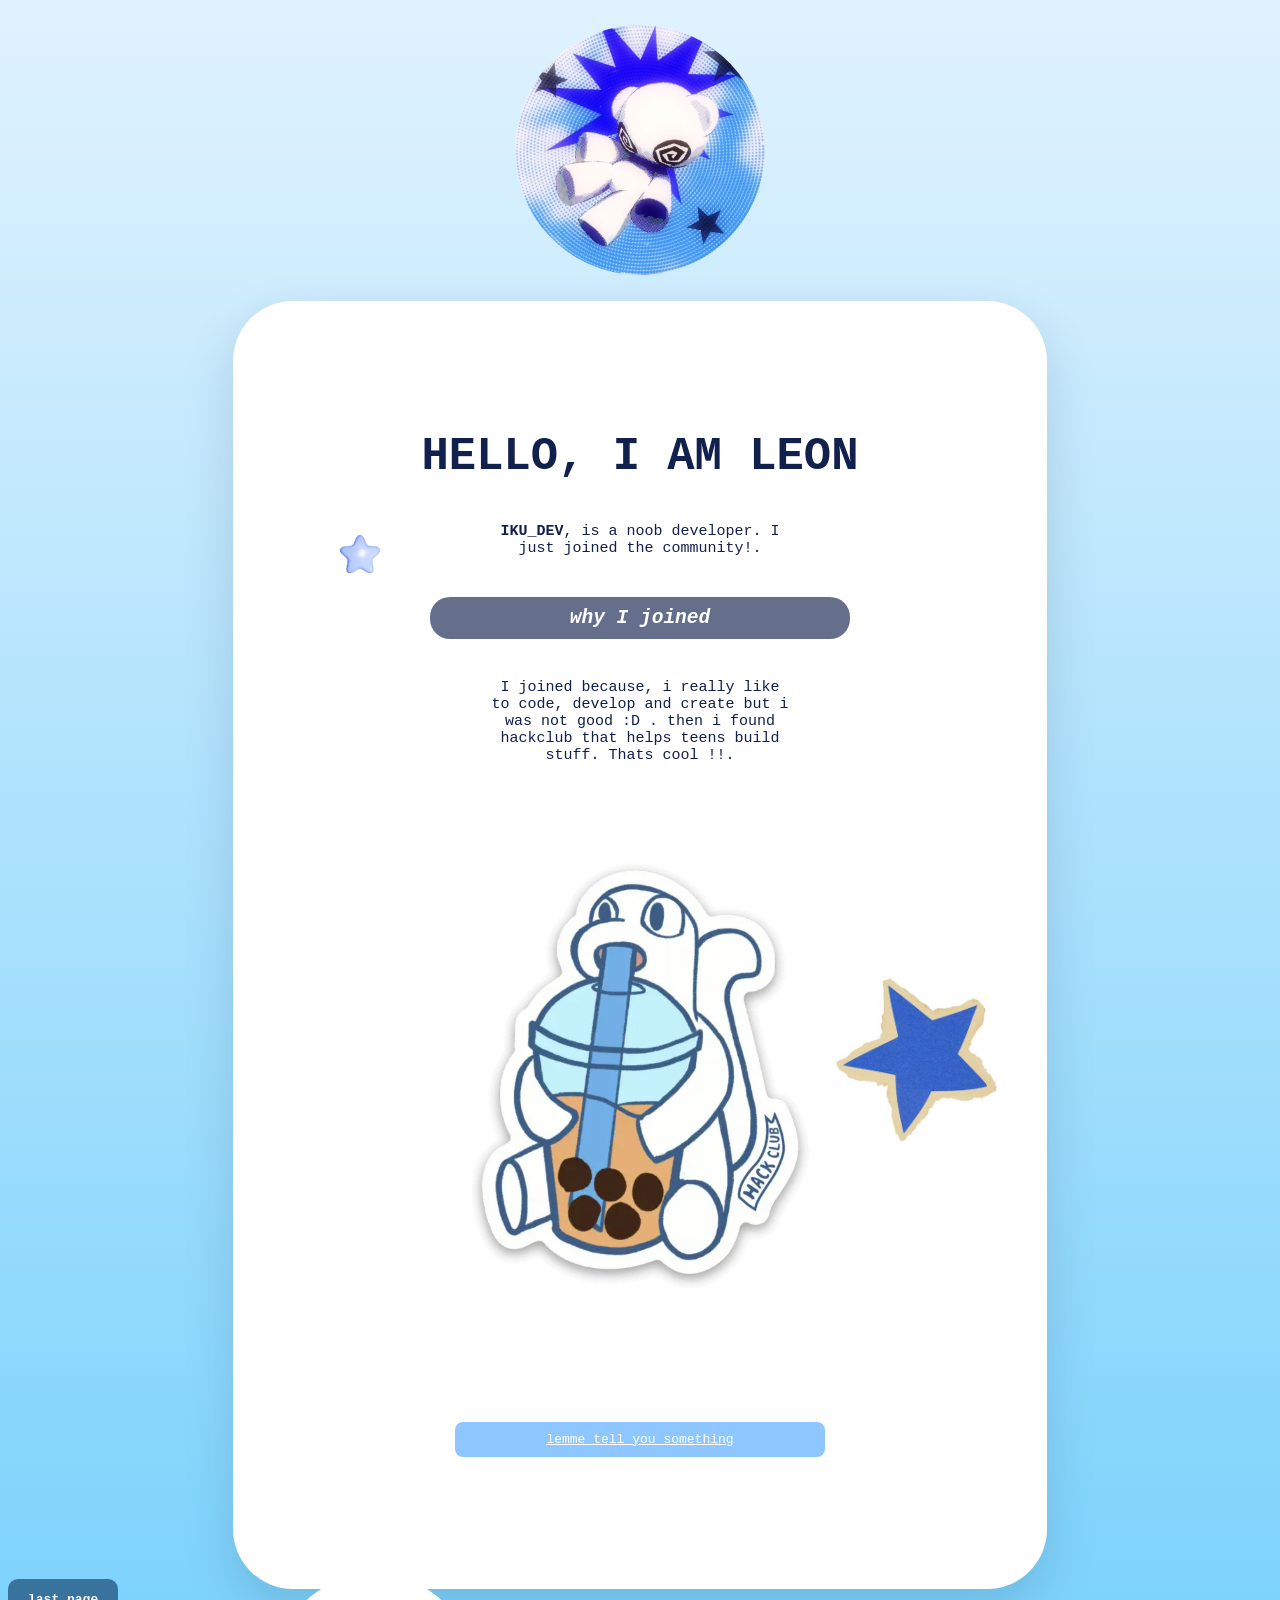
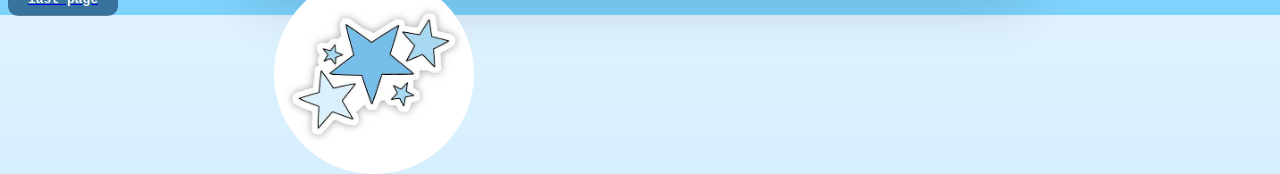
==== index.html @ d64c8189 "Add files via upload" ====
<html lang="en">
    <head>
        <meta charset="UTF-8">
        <meta name="viewport" content="width=device-width, initial-scale=1.0">
        <title>MY PROFILE</title>

        <link rel="stylesheet" href="style.css">
    </head>
    <body>
      <img src="mypic.jpg" alt="My Picture" width="200" height="200" id="pic" class="pic">

      <div class="white">
      <h1>HELLO, I AM LEON</h1> 
      
      <P> <b>IKU_DEV</b>, is a noob developer. I just joined the community!.</P>

      <h2>why I joined</h2>
      
      <p>I joined because, i really like to code, develop and create but i was not good :D .
        then i found hackclub that helps teens build stuff. Thats cool !!.
         </p>
          

         <img src="hero_sticker7.webp" class="sticker" id="run6">
         
        
         
         
          

         <a href="how_i_came_to_cding.html" class="howbutton">lemme tell you something</a>
</div>

<img src="starShade.jpg" alt="My Picture" width="200" height="200" id="sk" class="sk">
<img src="star3D.jpg" alt="My Picture" width="100" height="100" id="sks" class="sks">
<img src="starSK.jpg" alt="My Picture" width="170" height="170" id="sksr" class="sksr">

<a href="My goals with hackclub.html" class="but1"><b class="fin">last page</b></a>
      <script src="not.js"></script>
</html>
---- style.css ----
.howbutton {

    padding : 10px 60px;
    background-color:rgb(30, 144, 255, 0.5);
    color: white;
    border: 2px solid white;
    border-radius: 10px;
    font-family:monospace;
    display: block;
    margin: 40px auto;
    width: 250px;
    animation: intro-in 650ms cubic-bezier(.2,.8,.2,1) both;
    

}
.howbutton:hover{
    padding: 15px 25px;
    background-color:rgba(23, 137, 252, 0.623); 
    border-color: rgb(124, 189, 255);
    font-size: 15px;
    font-family: monospace;
    transition:ease-in-out;
}

.pic {
    
    width: 250px;
    height: 250px;
    border-radius: 50%;
    display: block;
    margin: 2% auto;
    
    transform: rotate(-4deg);
    
    transition: transform 220ms ease, box-shadow 220ms ease;
   
    
}

.pic:hover{
  transform: translateY(-6px);
  box-shadow: 0 16px 36px rgba(0,0,0,.14);

}


h1 {

    font-family:monospace;
    font-size:xx-large;
    color: #11204D;
    font-weight:1000px;
    font-size: 350%;
    display: block;
    margin: 40px auto;
    width: 500px;
    animation: intro-in 650ms cubic-bezier(.2,.8,.2,1) both;
    

}

body { 

    background: linear-gradient(to bottom, #e0f2fe, #7dd3fc);

}

p {
   font-family: 'Times New Roman', Times, serif;
   color: beige;
   font-size: 100000px;
   display: block;
    margin: 0 auto;
    width: 300px;
    animation: intro-in 650ms cubic-bezier(.2,.8,.2,1) both;
}
h2 {

    font-family: 'Franklin Gothic Medium', 'Arial Narrow', Arial, sans-serif;
    display: block;
    margin: 40px auto;
    width: 300px;
    
}

.but1 {

    padding : 10px 20px;
    background-color:rgba(5, 46, 87, 0.582);
    border-radius: 10px;
    font-family: 'Segoe UI', Tahoma, Geneva, Verdana, sans-serif;
    position: sticky;
   
}


.fin {
    font-family: monospace;
    color: rgb(249, 251, 255);
    position: bottom sticky;
}

.white {

    background-color: white;
    width: 90%;
    max-width: 654px;
    padding: 90px 80px;
    border-radius: 60px;
    text-align: center;
    box-shadow: 0px 20px 50px rgba(17, 32, 77, 0.15);
    margin: 0 auto;
   
   transition: transform 250ms ease, box-shadow 250ms ease;


}


.white:hover {
  transform: perspective(900px) rotateX(1deg) rotateY(-2deg)
             translateY(-2px);
  box-shadow: 0 18px 35px #0002;
}


.fin:hover{

    color: lightblue;

}

.but1:hover{

    padding : 15px 25px;
    background-color:rgb(5, 46, 87);

    
}

h2{
    font-family: monospace;
    font-style: oblique;
    font-weight: bolder;
    color: white;
    padding: 10px 60px;
    margin: 40px auto;
    border-color: #11204D;
    background-color: #11204da4;
    border-radius: 20px;
    
    
}

p{
    color: #11204D;
    font-family: monospace;
    font-size: 15px;

}



.sticker{

    
    
    scale: 70%;
    transition: transform 0.3s ease;
}

.sticker:hover{
    transform: rotate(5deg);
}

h2:hover{
    transform: rotate(6deg) scale(1.05);
}

.blender{

    border-radius: 20px;
    margin: 30px;
    transition: transform 0.3s ease;

}


.nbut2{

    position: relative;
    bottom: 0%;
    background-color: #11204d7a;
    border-radius: 20px;
    font-family: monospace;
    left: 77%;
    padding: 20px 15px;
    animation: intro-in 650ms cubic-bezier(.2,.8,.2,1) both;


}

.stickers{
    position: absolute;
    top: 150px;
    transition: transform 0.3s ease;
}

.stickers:hover{
    transform: rotate(5deg);
}

p:hover{
    transform: scale(1.20);
}

.stickert{
    position: absolute;
    top: -20px;
    scale: 70%;
    left: -50px;
    
     transition: transform 0.3s ease;
}

.stickert:hover{

    transform: rotate(-5deg);

}

li{
    margin-right: 20px auto;
    margin: 10px;
    font-family: monospace;
    font-size: 15px;

}

.blender:hover{

    transform: scale(2.5);
}

.sk{
    
    position:absolute;
    bottom: -100%;
    right: 63%;
    border-radius: 50%;
    

    margin: 2% auto;
    scale:20px;
    animation: lol 3.5s ease-in-out infinite;
    
}


@keyframes lol {
  0% { transform: translateY(0); }
  100% { transform: translateY(0); }
  50% { transform: translateY(-10px); }
}



.sks{
    
    position:absolute;
    bottom: 30%;
    right: 68%;
    border-radius: 50%;
    

    margin: 2% auto;
    scale:20px;
    animation: lol 3.5s ease-in-out infinite;
    
    
}

.sksr{
    
    position:absolute;
    bottom: -30%;
    left: 65%;
    border-radius: 50%;
    

    margin: 2% auto;
    scale:20px;
    animation: lol 3.5s ease-in-out infinite;
   
    
}


 

@keyframes intro-in {
  from { opacity: 0; transform: translateY(18px); }
  to   { opacity: 1; transform: translateY(0); }
}






/* i got help for this :)*/

img{
    max-width:100%;
    height:auto;
}

@media (max-width:768px){
    .white{width:95%;padding:30px 20px;}
    h1{width:auto;font-size:250%;text-align:center;}
    h2{width:auto;padding:10px 20px;text-align:center;}
    p{width:90%;text-align:center;}
    .howbutton,.but1,.nbut2{display:block;margin:20px auto;left:0;position:static;}
    .pic{width:180px;height:180px;}
    .stickers,.stickert,.sk,.sks,.sksr{display:none;}
    .blender{width:100%;max-width:300px;margin:20px auto;display:block;}
}

@media (max-width:480px){
    h1{font-size:200%;}
    .pic{width:150px;height:150px;}
    .howbutton{width:90%;}
}


/*help ends here*/
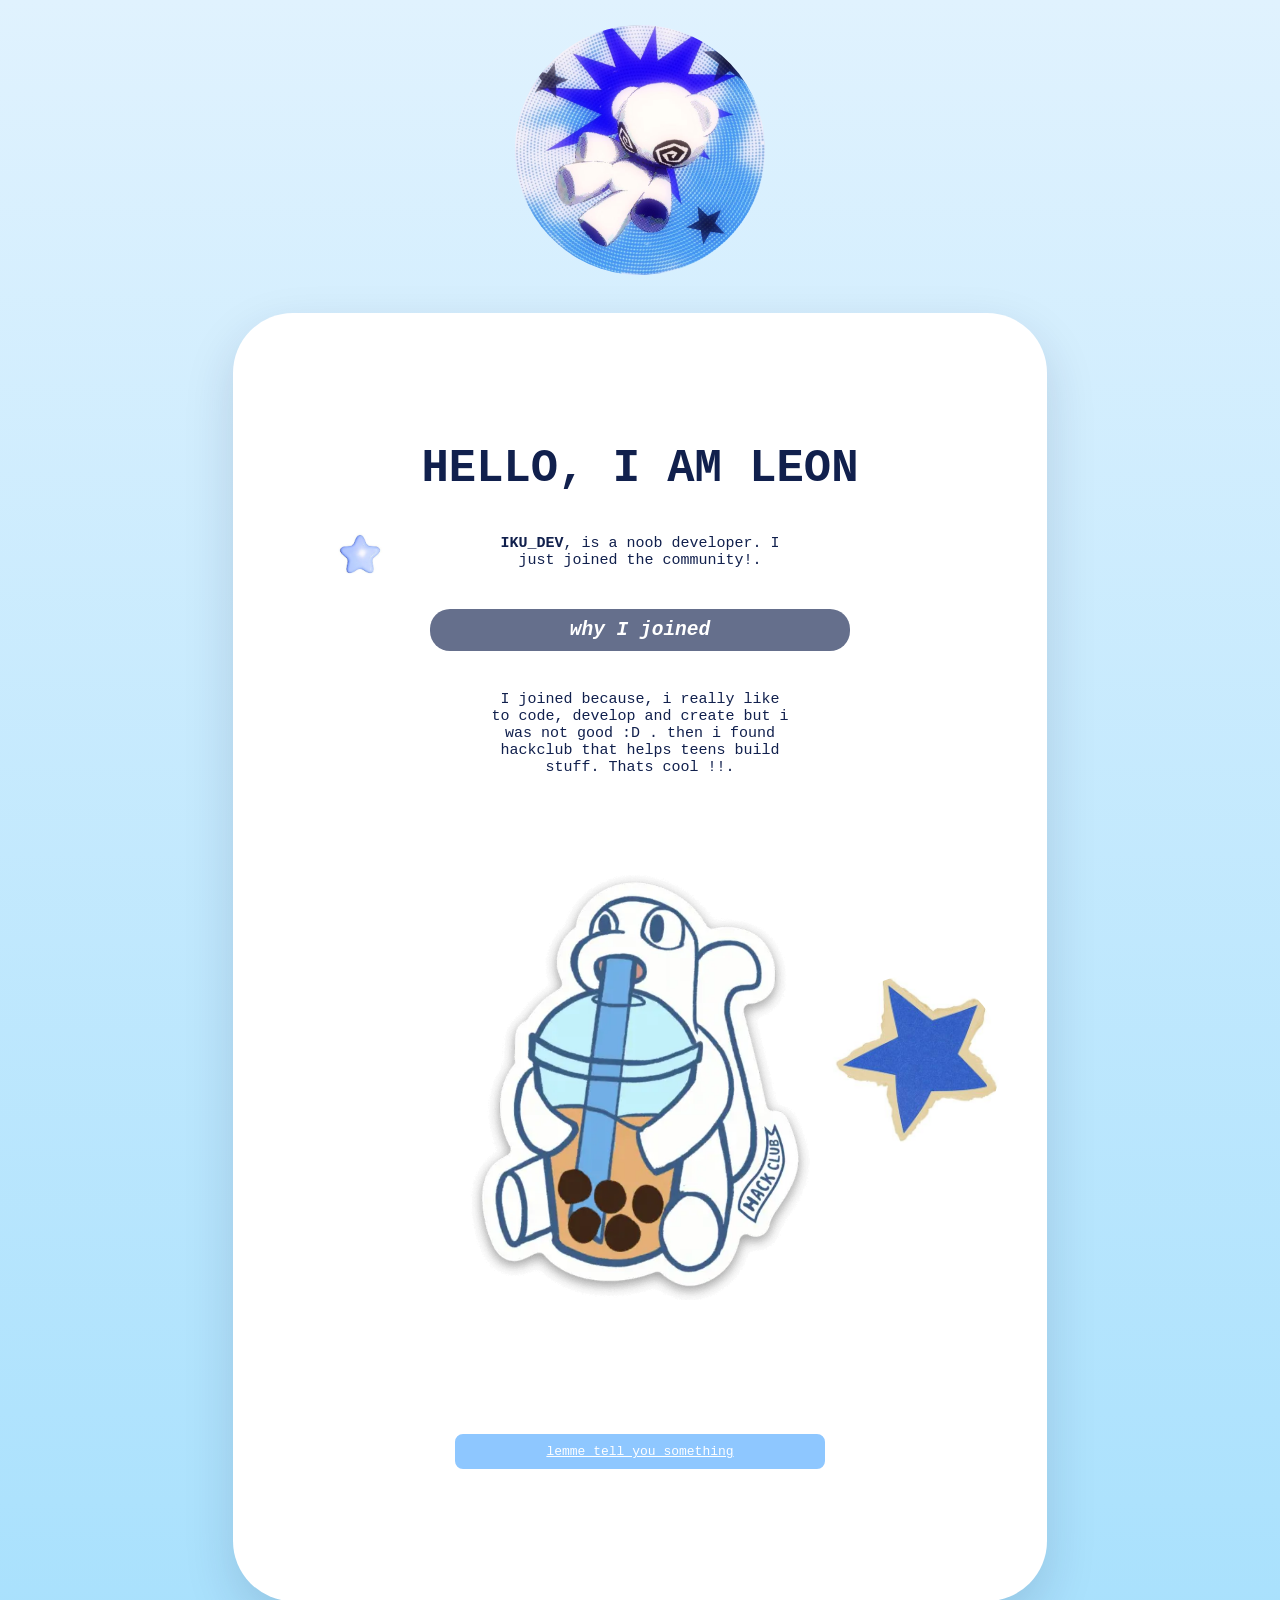
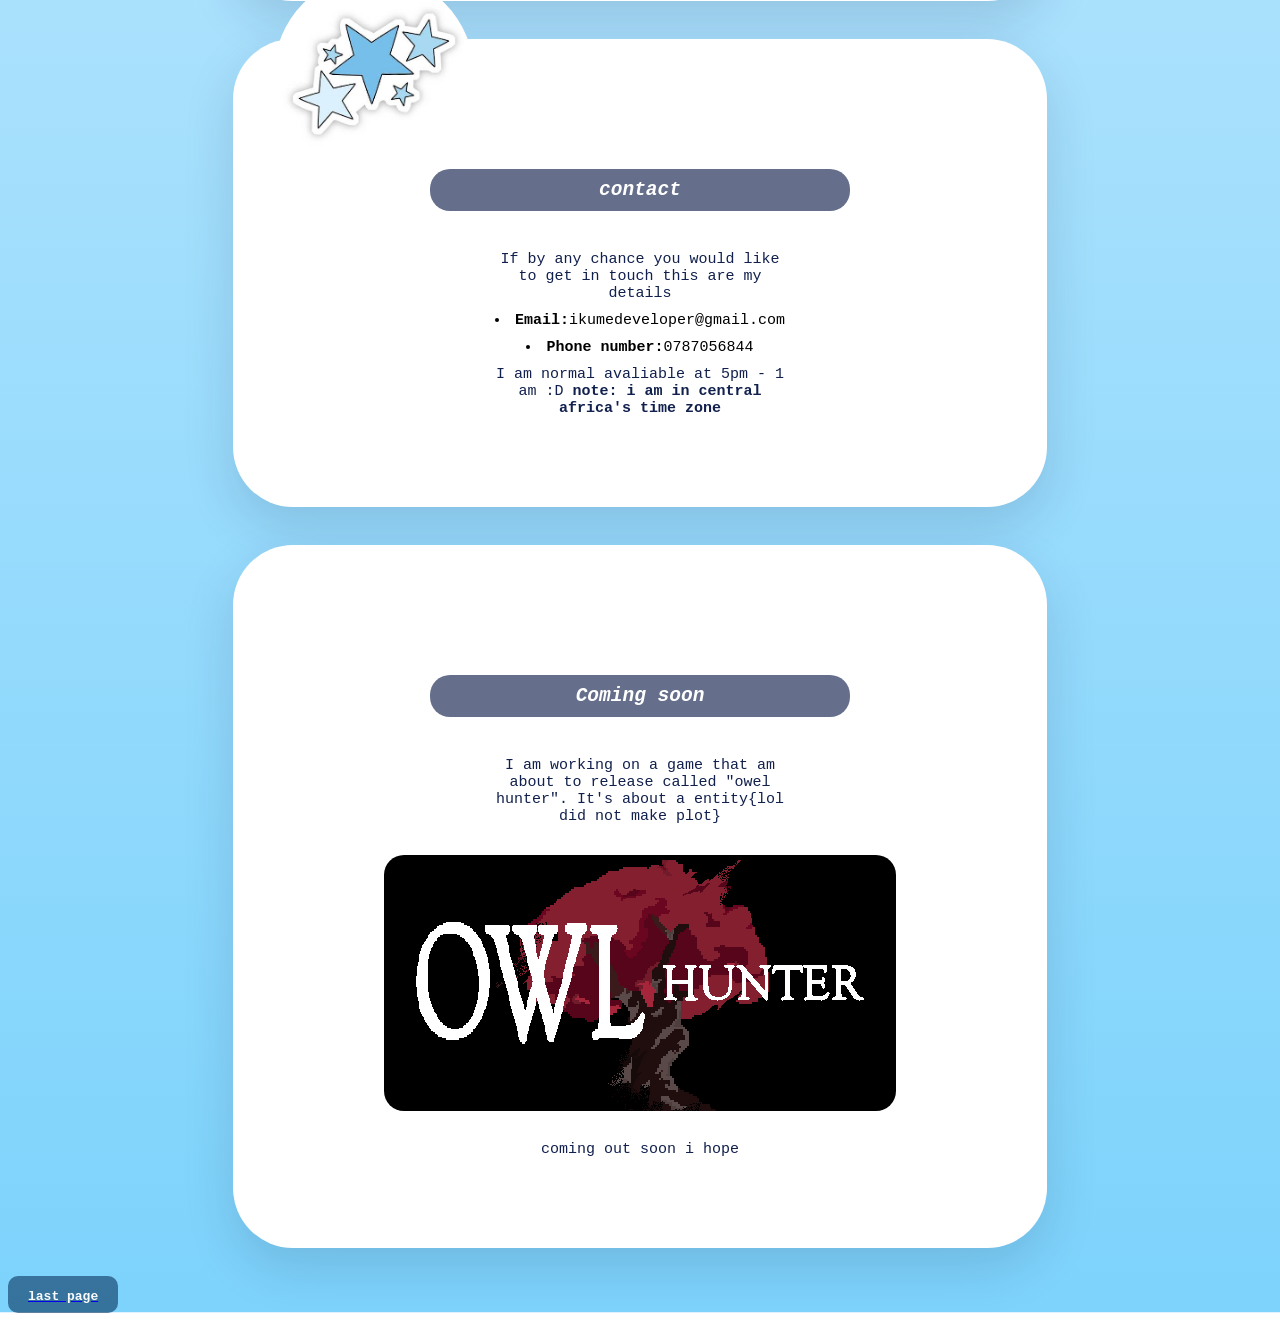
==== commit 0f6b9115: "Add files via upload I removed the old file to upload the updated ones. cuz I had 4 pages to section" ====
--- a/index.html
+++ b/index.html
@@ -6,7 +6,7 @@
 
         <link rel="stylesheet" href="style.css">
     </head>
-    <body>
+    <body><section id="about">
       <img src="mypic.jpg" alt="My Picture" width="200" height="200" id="pic" class="pic">
 
       <div class="white">
@@ -31,6 +31,34 @@
          <a href="how_i_came_to_cding.html" class="howbutton">lemme tell you something</a>
 </div>
 
+
+
+ 
+</section>
+<div class="white">
+<section class="contact">
+  <h2>contact</h2>
+  <p>If by any chance you would like to get in touch this are my details</p>
+  <li><b>Email:</b>ikumedeveloper@gmail.com</li>
+  <li><b>Phone number:</b>0787056844</li>
+
+  <p>I am normal avaliable at 5pm - 1 am :D <b>note: i am in central africa's time zone</b></p>
+
+  
+</section>
+</div>
+
+<div class=white>
+<section id="Soon coming">
+  <h2>Coming soon</h2>
+  <p>I am working on a game that am about to release called "owel hunter". It's about a entity{lol did not make plot} </p>
+  <img src="owel hunter.png" class="we" >
+
+  <p>coming out soon i hope</P>
+</section> 
+
+</div>
+
 <img src="starShade.jpg" alt="My Picture" width="200" height="200" id="sk" class="sk">
 <img src="star3D.jpg" alt="My Picture" width="100" height="100" id="sks" class="sks">
 <img src="starSK.jpg" alt="My Picture" width="170" height="170" id="sksr" class="sksr">
--- a/style.css
+++ b/style.css
@@ -109,7 +109,7 @@
     border-radius: 60px;
     text-align: center;
     box-shadow: 0px 20px 50px rgba(17, 32, 77, 0.15);
-    margin: 0 auto;
+    margin: 3% auto;
    
    transition: transform 250ms ease, box-shadow 250ms ease;
 
@@ -336,4 +336,13 @@
 /*help ends here*/
 
 
-
+.we{
+    border-radius: 20px;
+    margin: 30px;
+    transition: transform 0.3s ease;
+
+}
+
+
+
+
